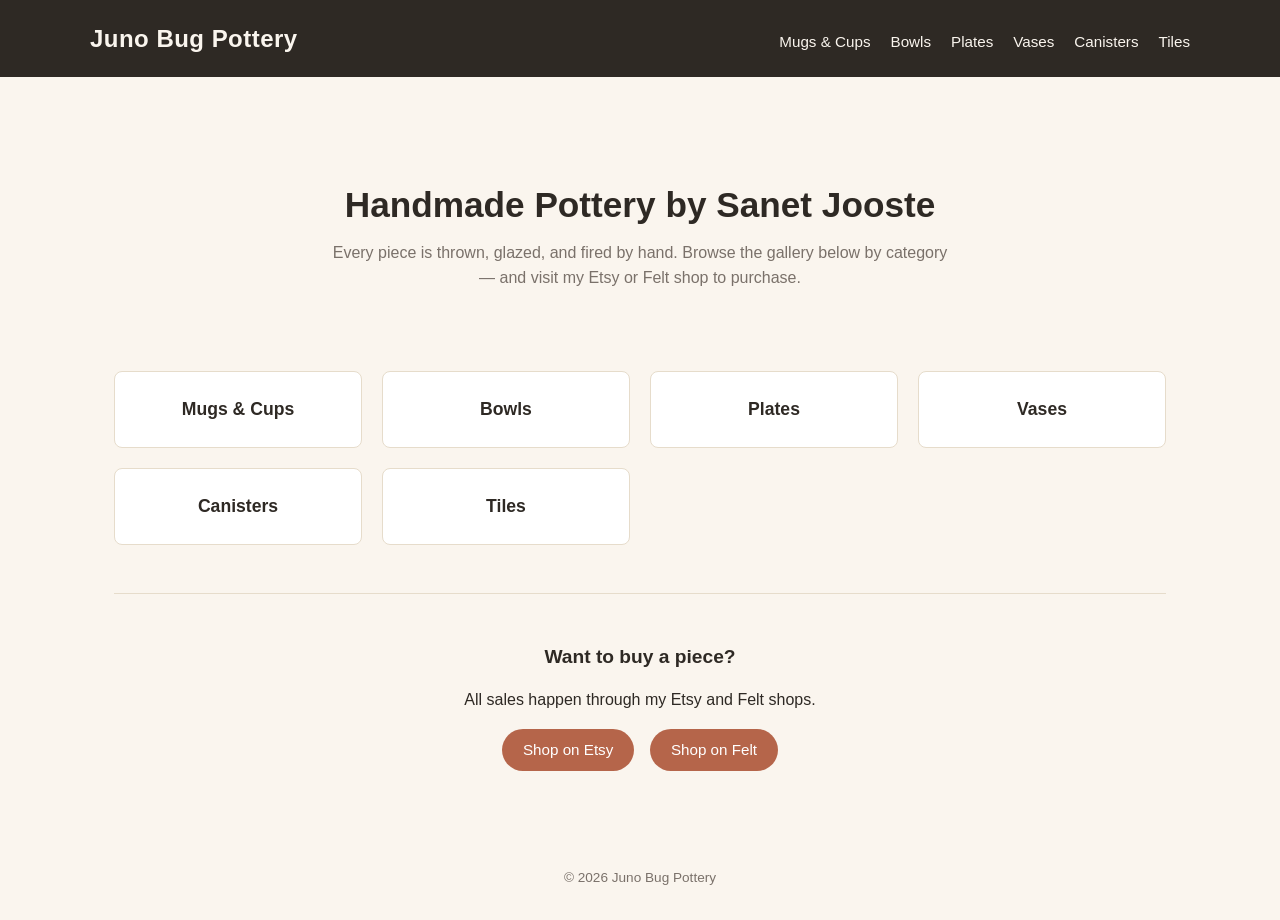
==== index.html @ a45e1097 "Initial pottery gallery site: 6 category pages, shared styles, placeholder images" ====
<!DOCTYPE html>
<html lang="en">
<head>
<meta charset="UTF-8">
<meta name="viewport" content="width=device-width, initial-scale=1.0">
<title>Juno Bug Pottery</title>
<link rel="stylesheet" href="css/style.css">
</head>
<body>

<header class="site-header">
  <div class="wrap">
    <a class="site-title" href="index.html">Juno Bug Pottery</a>
    <nav class="site-nav">
      <ul>
        <li><a href="mugs-cups.html">Mugs &amp; Cups</a></li>
        <li><a href="bowls.html">Bowls</a></li>
        <li><a href="plates.html">Plates</a></li>
        <li><a href="vases.html">Vases</a></li>
        <li><a href="canisters.html">Canisters</a></li>
        <li><a href="tiles.html">Tiles</a></li>
      </ul>
    </nav>
  </div>
</header>

<main>
  <section class="hero">
    <h1>Handmade Pottery by Sanet Jooste</h1>
    <p>Every piece is thrown, glazed, and fired by hand. Browse the gallery below by category —
       and visit my Etsy or Felt shop to purchase.</p>
  </section>

  <section class="category-grid">
    <a class="category-card" href="mugs-cups.html"><h2>Mugs &amp; Cups</h2></a>
    <a class="category-card" href="bowls.html"><h2>Bowls</h2></a>
    <a class="category-card" href="plates.html"><h2>Plates</h2></a>
    <a class="category-card" href="vases.html"><h2>Vases</h2></a>
    <a class="category-card" href="canisters.html"><h2>Canisters</h2></a>
    <a class="category-card" href="tiles.html"><h2>Tiles</h2></a>
  </section>

  <section class="shop-links">
    <h2>Want to buy a piece?</h2>
    <p>All sales happen through my Etsy and Felt shops.</p>
    <div class="button-row">
      <!-- Replace the # below with your real Etsy shop URL -->
      <a class="btn" href="#">Shop on Etsy</a>
      <!-- Replace the # below with your real Felt shop URL -->
      <a class="btn" href="#">Shop on Felt</a>
    </div>
  </section>
</main>

<footer class="site-footer">
  &copy; 2026 Juno Bug Pottery
</footer>

</body>
</html>
---- css/style.css ----
/* Juno Bug Pottery — shared site styles */

:root {
  --clay: #b5654a;
  --clay-dark: #8f4c36;
  --cream: #faf5ee;
  --ink: #2e2924;
  --muted: #7a716a;
  --border: #e6dccb;
  --max-width: 1100px;
}

* { box-sizing: border-box; }

body {
  margin: 0;
  font-family: "Segoe UI", Helvetica, Arial, sans-serif;
  color: var(--ink);
  background: var(--cream);
  line-height: 1.55;
}

a { color: var(--clay-dark); }
a:hover { color: var(--clay); }

header.site-header {
  background: var(--ink);
  color: var(--cream);
  padding: 1.25rem 1.5rem;
}

.site-header .wrap {
  max-width: var(--max-width);
  margin: 0 auto;
  display: flex;
  flex-wrap: wrap;
  align-items: baseline;
  justify-content: space-between;
  gap: 0.75rem;
}

.site-title {
  font-size: 1.5rem;
  font-weight: 700;
  letter-spacing: 0.02em;
  color: var(--cream);
  text-decoration: none;
}

.site-title:hover { color: var(--cream); opacity: 0.85; }

nav.site-nav ul {
  list-style: none;
  display: flex;
  flex-wrap: wrap;
  gap: 1.25rem;
  margin: 0;
  padding: 0;
}

nav.site-nav a {
  color: var(--cream);
  text-decoration: none;
  font-size: 0.95rem;
}

nav.site-nav a:hover,
nav.site-nav a.active {
  text-decoration: underline;
}

main {
  max-width: var(--max-width);
  margin: 0 auto;
  padding: 2.5rem 1.5rem 4rem;
}

.hero {
  text-align: center;
  padding: 2rem 0 3rem;
}

.hero h1 {
  font-size: 2.2rem;
  margin-bottom: 0.5rem;
}

.hero p {
  color: var(--muted);
  max-width: 620px;
  margin: 0 auto;
}

.category-grid {
  display: grid;
  grid-template-columns: repeat(auto-fit, minmax(200px, 1fr));
  gap: 1.25rem;
  margin-top: 2rem;
}

.category-card {
  display: block;
  background: white;
  border: 1px solid var(--border);
  border-radius: 8px;
  padding: 1.5rem 1rem;
  text-align: center;
  text-decoration: none;
  color: var(--ink);
  transition: transform 0.15s ease, box-shadow 0.15s ease;
}

.category-card:hover {
  transform: translateY(-2px);
  box-shadow: 0 4px 14px rgba(0,0,0,0.08);
  color: var(--ink);
}

.category-card h2 {
  margin: 0;
  font-size: 1.1rem;
}

.photo-grid {
  display: grid;
  grid-template-columns: repeat(auto-fill, minmax(240px, 1fr));
  gap: 1.5rem;
  margin-top: 2rem;
}

.photo-grid figure {
  margin: 0;
  background: white;
  border: 1px solid var(--border);
  border-radius: 8px;
  overflow: hidden;
}

.photo-grid img {
  width: 100%;
  height: 240px;
  object-fit: cover;
  display: block;
  background: #eee;
}

.photo-grid figcaption {
  padding: 0.75rem 1rem;
  font-size: 0.9rem;
  color: var(--muted);
}

.shop-links {
  margin-top: 3rem;
  padding-top: 2rem;
  border-top: 1px solid var(--border);
  text-align: center;
}

.shop-links h2 {
  font-size: 1.2rem;
}

.button-row {
  display: flex;
  justify-content: center;
  gap: 1rem;
  flex-wrap: wrap;
  margin-top: 1rem;
}

.btn {
  display: inline-block;
  padding: 0.6rem 1.3rem;
  border-radius: 999px;
  background: var(--clay);
  color: white;
  text-decoration: none;
  font-size: 0.95rem;
}

.btn:hover {
  background: var(--clay-dark);
  color: white;
}

footer.site-footer {
  text-align: center;
  padding: 2rem 1.5rem;
  color: var(--muted);
  font-size: 0.85rem;
}
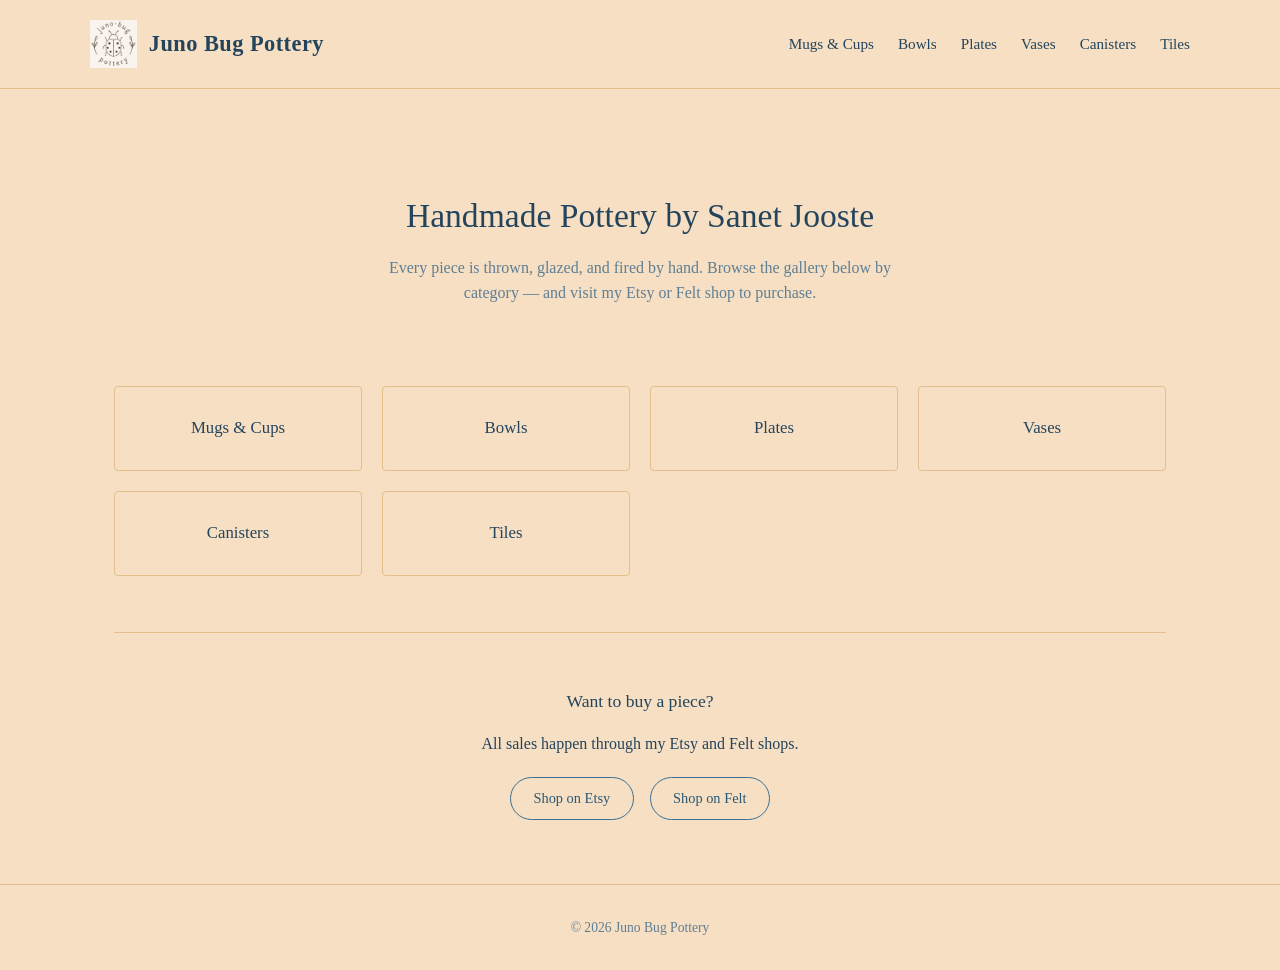
==== commit a5d2ebf6: "Add logo, restyle to orange/blue palette, add captions.txt photo workflow" ====
--- a/index.html
+++ b/index.html
@@ -10,7 +10,10 @@
 
 <header class="site-header">
   <div class="wrap">
-    <a class="site-title" href="index.html">Juno Bug Pottery</a>
+    <a class="site-title" href="index.html">
+      <img class="site-logo" src="images/logo.png" alt="Juno Bug Pottery logo">
+      Juno Bug Pottery
+    </a>
     <nav class="site-nav">
       <ul>
         <li><a href="mugs-cups.html">Mugs &amp; Cups</a></li>
--- a/css/style.css
+++ b/css/style.css
@@ -1,12 +1,14 @@
-/* Juno Bug Pottery — shared site styles */
+/* Juno Bug Pottery — shared site styles
+   Soft orange background with blue writing, kept deliberately plain and quiet. */
 
 :root {
-  --clay: #b5654a;
-  --clay-dark: #8f4c36;
-  --cream: #faf5ee;
-  --ink: #2e2924;
-  --muted: #7a716a;
-  --border: #e6dccb;
+  --bg: #f6dfc2;
+  --bg-soft: #efce9f;
+  --ink: #24445e;
+  --muted: #5f7f95;
+  --accent: #3b7096;
+  --accent-dark: #2b5977;
+  --border: #e3bf8c;
   --max-width: 1100px;
 }
 
@@ -14,18 +16,18 @@
 
 body {
   margin: 0;
-  font-family: "Segoe UI", Helvetica, Arial, sans-serif;
-  color: var(--ink);
-  background: var(--cream);
-  line-height: 1.55;
-}
-
-a { color: var(--clay-dark); }
-a:hover { color: var(--clay); }
+  font-family: Georgia, "Iowan Old Style", "Palatino Linotype", Palatino, serif;
+  color: var(--ink);
+  background: var(--bg);
+  line-height: 1.6;
+}
+
+a { color: var(--accent-dark); }
+a:hover { color: var(--accent); }
 
 header.site-header {
-  background: var(--ink);
-  color: var(--cream);
+  background: var(--bg);
+  border-bottom: 1px solid var(--border);
   padding: 1.25rem 1.5rem;
 }
 
@@ -34,60 +36,73 @@
   margin: 0 auto;
   display: flex;
   flex-wrap: wrap;
-  align-items: baseline;
+  align-items: center;
   justify-content: space-between;
+  gap: 1rem;
+}
+
+.site-title {
+  display: flex;
+  align-items: center;
   gap: 0.75rem;
-}
-
-.site-title {
-  font-size: 1.5rem;
+  font-size: 1.4rem;
   font-weight: 700;
   letter-spacing: 0.02em;
-  color: var(--cream);
-  text-decoration: none;
-}
-
-.site-title:hover { color: var(--cream); opacity: 0.85; }
+  color: var(--ink);
+  text-decoration: none;
+}
+
+.site-title:hover { color: var(--accent-dark); }
+
+.site-logo {
+  height: 48px;
+  width: auto;
+  display: block;
+}
 
 nav.site-nav ul {
   list-style: none;
   display: flex;
   flex-wrap: wrap;
-  gap: 1.25rem;
+  gap: 1.5rem;
   margin: 0;
   padding: 0;
 }
 
 nav.site-nav a {
-  color: var(--cream);
+  color: var(--ink);
   text-decoration: none;
   font-size: 0.95rem;
+  border-bottom: 1px solid transparent;
+  padding-bottom: 2px;
 }
 
 nav.site-nav a:hover,
 nav.site-nav a.active {
-  text-decoration: underline;
+  color: var(--accent-dark);
+  border-bottom-color: var(--accent);
 }
 
 main {
   max-width: var(--max-width);
   margin: 0 auto;
-  padding: 2.5rem 1.5rem 4rem;
+  padding: 3rem 1.5rem 4rem;
 }
 
 .hero {
   text-align: center;
-  padding: 2rem 0 3rem;
+  padding: 1.5rem 0 3rem;
 }
 
 .hero h1 {
-  font-size: 2.2rem;
-  margin-bottom: 0.5rem;
+  font-size: 2.1rem;
+  font-weight: 400;
+  margin-bottom: 0.75rem;
 }
 
 .hero p {
   color: var(--muted);
-  max-width: 620px;
+  max-width: 560px;
   margin: 0 auto;
 }
 
@@ -100,40 +115,37 @@
 
 .category-card {
   display: block;
-  background: white;
+  background: transparent;
   border: 1px solid var(--border);
-  border-radius: 8px;
-  padding: 1.5rem 1rem;
-  text-align: center;
-  text-decoration: none;
-  color: var(--ink);
-  transition: transform 0.15s ease, box-shadow 0.15s ease;
+  border-radius: 4px;
+  padding: 1.75rem 1rem;
+  text-align: center;
+  text-decoration: none;
+  color: var(--ink);
+  transition: border-color 0.15s ease, color 0.15s ease;
 }
 
 .category-card:hover {
-  transform: translateY(-2px);
-  box-shadow: 0 4px 14px rgba(0,0,0,0.08);
-  color: var(--ink);
+  border-color: var(--accent);
+  color: var(--accent-dark);
 }
 
 .category-card h2 {
   margin: 0;
-  font-size: 1.1rem;
+  font-size: 1.05rem;
+  font-weight: 400;
 }
 
 .photo-grid {
   display: grid;
   grid-template-columns: repeat(auto-fill, minmax(240px, 1fr));
-  gap: 1.5rem;
+  gap: 2rem;
   margin-top: 2rem;
 }
 
 .photo-grid figure {
   margin: 0;
-  background: white;
-  border: 1px solid var(--border);
-  border-radius: 8px;
-  overflow: hidden;
+  background: transparent;
 }
 
 .photo-grid img {
@@ -141,24 +153,27 @@
   height: 240px;
   object-fit: cover;
   display: block;
-  background: #eee;
+  background: var(--bg-soft);
+  border: 1px solid var(--border);
+  border-radius: 4px;
 }
 
 .photo-grid figcaption {
-  padding: 0.75rem 1rem;
+  padding: 0.6rem 0.1rem 0;
   font-size: 0.9rem;
   color: var(--muted);
 }
 
 .shop-links {
-  margin-top: 3rem;
-  padding-top: 2rem;
+  margin-top: 3.5rem;
+  padding-top: 2.5rem;
   border-top: 1px solid var(--border);
   text-align: center;
 }
 
 .shop-links h2 {
-  font-size: 1.2rem;
+  font-size: 1.1rem;
+  font-weight: 400;
 }
 
 .button-row {
@@ -166,27 +181,30 @@
   justify-content: center;
   gap: 1rem;
   flex-wrap: wrap;
-  margin-top: 1rem;
+  margin-top: 1.25rem;
 }
 
 .btn {
   display: inline-block;
-  padding: 0.6rem 1.3rem;
+  padding: 0.55rem 1.4rem;
   border-radius: 999px;
-  background: var(--clay);
-  color: white;
-  text-decoration: none;
-  font-size: 0.95rem;
+  border: 1px solid var(--accent);
+  background: transparent;
+  color: var(--accent-dark);
+  text-decoration: none;
+  font-size: 0.9rem;
+  transition: background 0.15s ease, color 0.15s ease;
 }
 
 .btn:hover {
-  background: var(--clay-dark);
-  color: white;
+  background: var(--accent);
+  color: var(--bg);
 }
 
 footer.site-footer {
   text-align: center;
   padding: 2rem 1.5rem;
+  border-top: 1px solid var(--border);
   color: var(--muted);
   font-size: 0.85rem;
 }
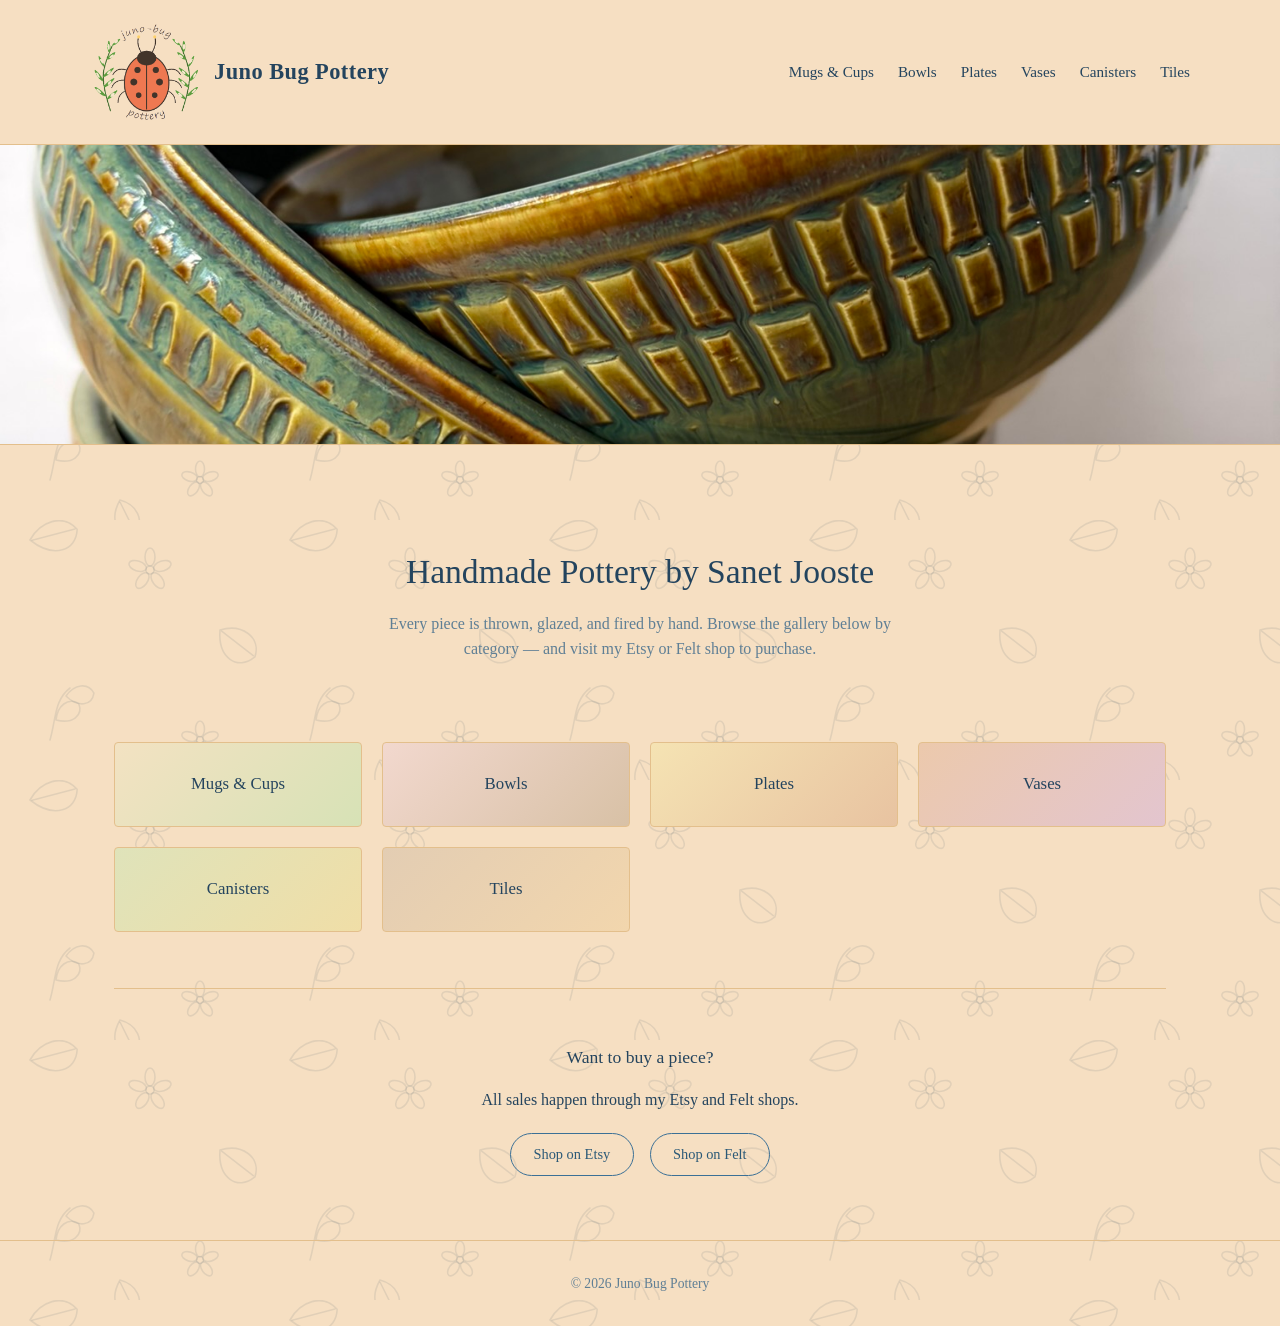
==== commit 0e12c768: "Add background pattern, top banner, gradient category buttons, and updated logo" ====
--- a/index.html
+++ b/index.html
@@ -27,6 +27,10 @@
   </div>
 </header>
 
+<div class="top-banner">
+  <img src="images/bowls/blue-green-bowl-set-of-4.jpeg" alt="A selection of handmade pottery by Juno Bug Pottery">
+</div>
+
 <main>
   <section class="hero">
     <h1>Handmade Pottery by Sanet Jooste</h1>
@@ -35,12 +39,12 @@
   </section>
 
   <section class="category-grid">
-    <a class="category-card" href="mugs-cups.html"><h2>Mugs &amp; Cups</h2></a>
-    <a class="category-card" href="bowls.html"><h2>Bowls</h2></a>
-    <a class="category-card" href="plates.html"><h2>Plates</h2></a>
-    <a class="category-card" href="vases.html"><h2>Vases</h2></a>
-    <a class="category-card" href="canisters.html"><h2>Canisters</h2></a>
-    <a class="category-card" href="tiles.html"><h2>Tiles</h2></a>
+    <a class="category-card cat-mugs" href="mugs-cups.html"><h2>Mugs &amp; Cups</h2></a>
+    <a class="category-card cat-bowls" href="bowls.html"><h2>Bowls</h2></a>
+    <a class="category-card cat-plates" href="plates.html"><h2>Plates</h2></a>
+    <a class="category-card cat-vases" href="vases.html"><h2>Vases</h2></a>
+    <a class="category-card cat-canisters" href="canisters.html"><h2>Canisters</h2></a>
+    <a class="category-card cat-tiles" href="tiles.html"><h2>Tiles</h2></a>
   </section>
 
   <section class="shop-links">
--- a/css/style.css
+++ b/css/style.css
@@ -18,7 +18,9 @@
   margin: 0;
   font-family: Georgia, "Iowan Old Style", "Palatino Linotype", Palatino, serif;
   color: var(--ink);
-  background: var(--bg);
+  background-color: var(--bg);
+  background-image: url("../images/pattern-leaves.svg");
+  background-repeat: repeat;
   line-height: 1.6;
 }
 
@@ -55,8 +57,23 @@
 .site-title:hover { color: var(--accent-dark); }
 
 .site-logo {
-  height: 48px;
+  height: 104px;
   width: auto;
+  display: block;
+}
+
+.top-banner {
+  width: 100%;
+  height: 300px;
+  overflow: hidden;
+  border-bottom: 1px solid var(--border);
+}
+
+.top-banner img {
+  width: 100%;
+  height: 100%;
+  object-fit: cover;
+  object-position: center;
   display: block;
 }
 
@@ -115,20 +132,28 @@
 
 .category-card {
   display: block;
-  background: transparent;
   border: 1px solid var(--border);
   border-radius: 4px;
   padding: 1.75rem 1rem;
   text-align: center;
   text-decoration: none;
   color: var(--ink);
-  transition: border-color 0.15s ease, color 0.15s ease;
+  transition: border-color 0.15s ease, color 0.15s ease, filter 0.15s ease;
 }
 
 .category-card:hover {
   border-color: var(--accent);
   color: var(--accent-dark);
-}
+  filter: brightness(0.97);
+}
+
+/* faint autumn gradients, a different pairing per category */
+.cat-mugs      { background: linear-gradient(135deg, #f3e2c2, #d7e2b6); }
+.cat-bowls     { background: linear-gradient(135deg, #f2d8ce, #d8c1a6); }
+.cat-plates    { background: linear-gradient(135deg, #f5e3b3, #e8c3a1); }
+.cat-vases     { background: linear-gradient(135deg, #ecc9ac, #e3c5cf); }
+.cat-canisters { background: linear-gradient(135deg, #dfe3ba, #f0dea7); }
+.cat-tiles     { background: linear-gradient(135deg, #e3cdb3, #f2d6ad); }
 
 .category-card h2 {
   margin: 0;
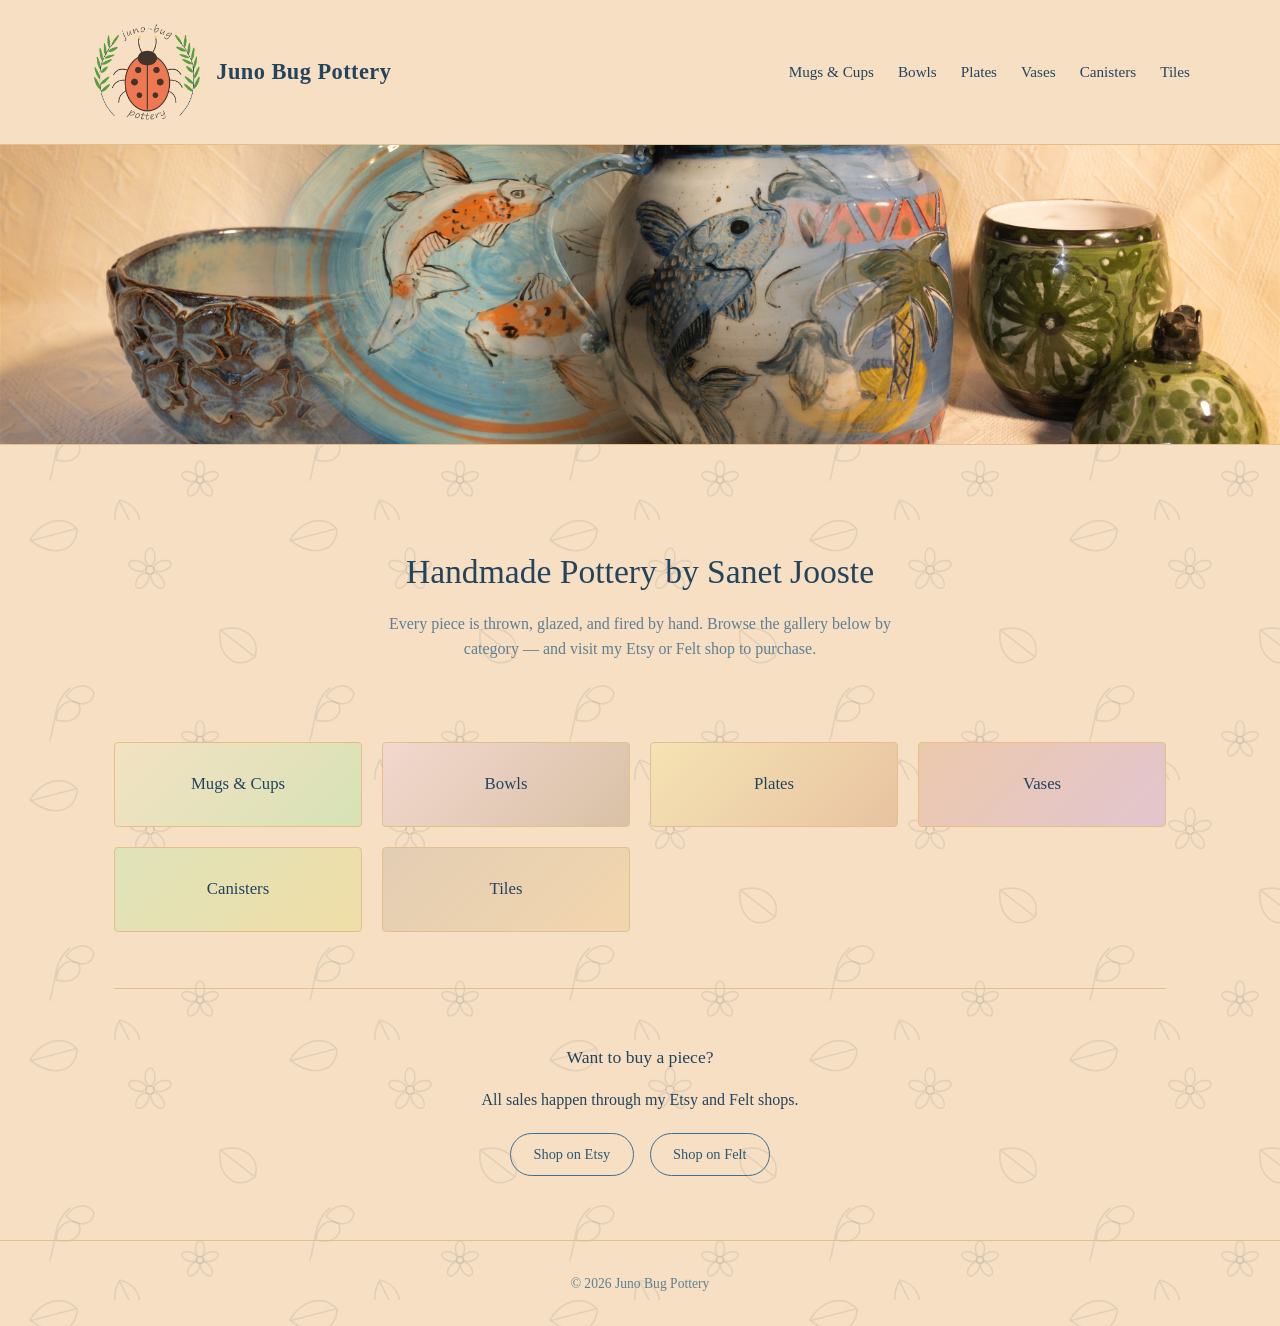
==== commit 64011cc8: "Blend top banner into a multi-photo crossfade instead of a single image" ====
--- a/index.html
+++ b/index.html
@@ -28,7 +28,10 @@
 </header>
 
 <div class="top-banner">
-  <img src="images/bowls/blue-green-bowl-set-of-4.jpeg" alt="A selection of handmade pottery by Juno Bug Pottery">
+  <img class="banner-photo" src="images/bowls/blue-butterfly-bowl-1.jpeg" alt="Blue butterfly bowl">
+  <img class="banner-photo" src="images/plates/teal-koi-plate.jpeg" alt="Teal koi plate">
+  <img class="banner-photo" src="images/vases/blue-and-white-koi-vase-1.jpeg" alt="Blue and white koi vase">
+  <img class="banner-photo" src="images/canisters/blue-palm-tree-dog-canister.jpeg" alt="Blue palm tree canister with dog finial">
 </div>
 
 <main>
--- a/css/style.css
+++ b/css/style.css
@@ -67,14 +67,43 @@
   height: 300px;
   overflow: hidden;
   border-bottom: 1px solid var(--border);
-}
-
-.top-banner img {
-  width: 100%;
+  position: relative;
+  background: var(--bg-soft);
+}
+
+.top-banner .banner-photo {
+  position: absolute;
+  top: 0;
   height: 100%;
+  width: 44%;
   object-fit: cover;
   object-position: center;
   display: block;
+}
+
+.top-banner .banner-photo:nth-child(1) {
+  left: 0%;
+  -webkit-mask-image: linear-gradient(to right, black 55%, transparent 100%);
+          mask-image: linear-gradient(to right, black 55%, transparent 100%);
+}
+
+.top-banner .banner-photo:nth-child(2) {
+  left: 19%;
+  -webkit-mask-image: linear-gradient(to right, transparent 0%, black 25%, black 75%, transparent 100%);
+          mask-image: linear-gradient(to right, transparent 0%, black 25%, black 75%, transparent 100%);
+}
+
+.top-banner .banner-photo:nth-child(3) {
+  left: 38%;
+  -webkit-mask-image: linear-gradient(to right, transparent 0%, black 25%, black 75%, transparent 100%);
+          mask-image: linear-gradient(to right, transparent 0%, black 25%, black 75%, transparent 100%);
+}
+
+.top-banner .banner-photo:nth-child(4) {
+  left: 56%;
+  width: 44%;
+  -webkit-mask-image: linear-gradient(to right, transparent 0%, black 45%);
+          mask-image: linear-gradient(to right, transparent 0%, black 45%);
 }
 
 nav.site-nav ul {
@@ -175,8 +204,8 @@
 
 .photo-grid img {
   width: 100%;
-  height: 240px;
-  object-fit: cover;
+  aspect-ratio: 1 / 1;
+  object-fit: contain;
   display: block;
   background: var(--bg-soft);
   border: 1px solid var(--border);
